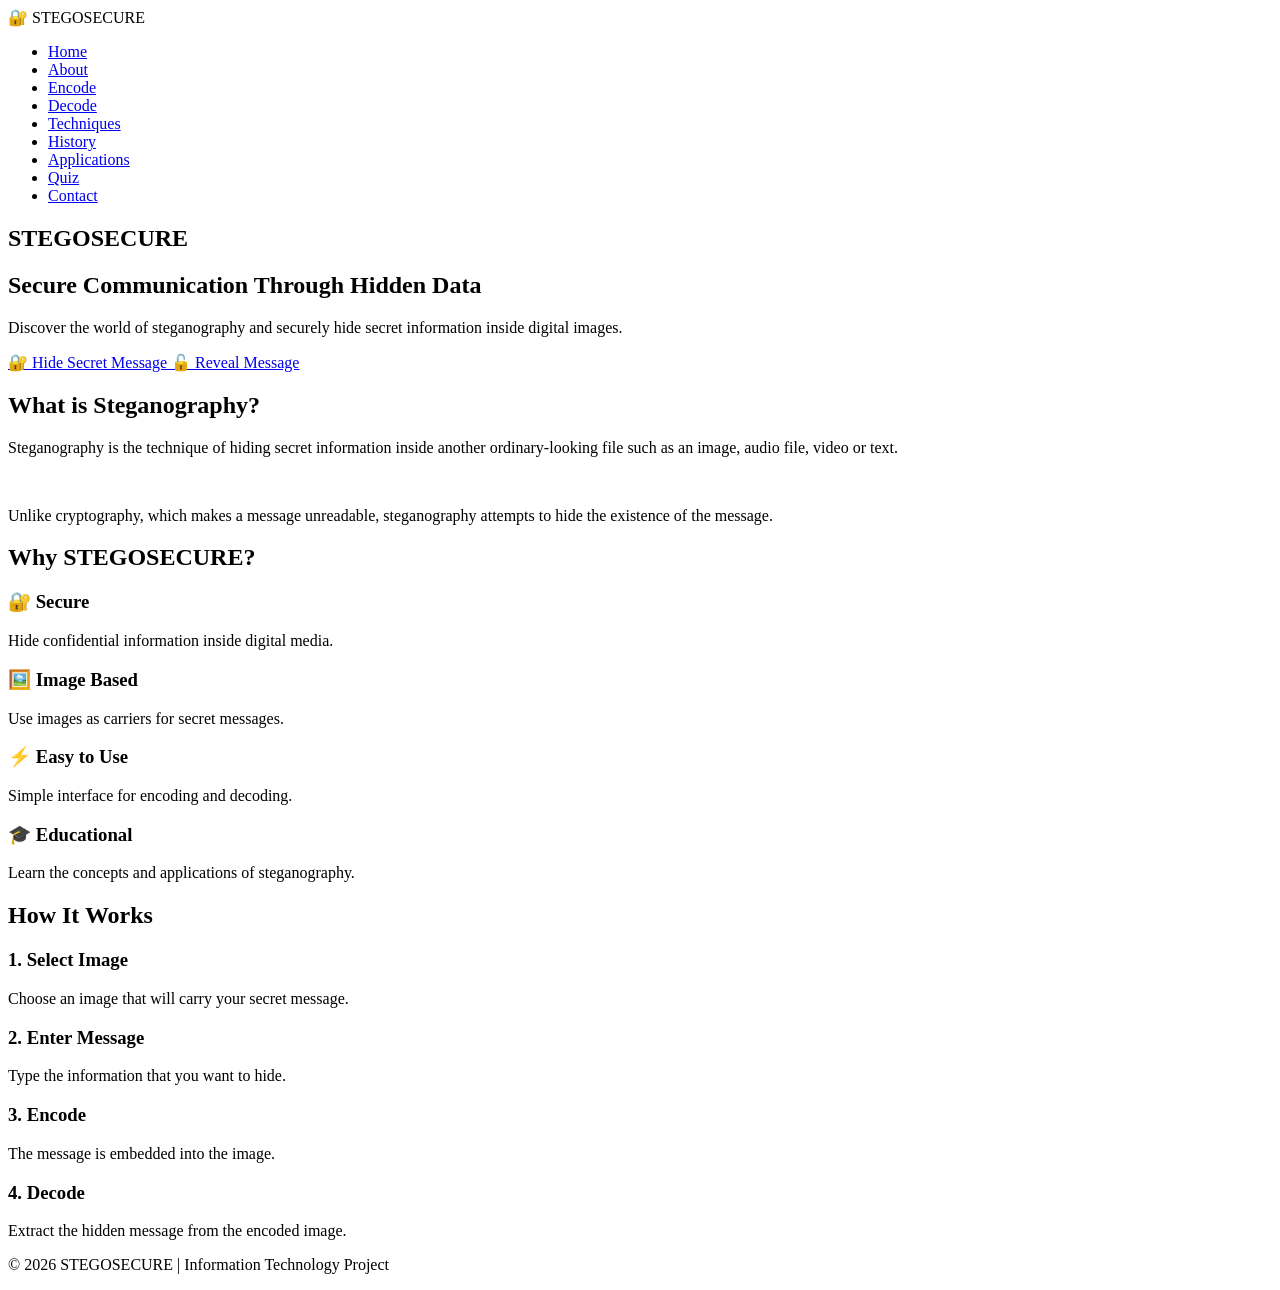
==== index.html @ 8f9ac491 "Add files via upload" ====
<!DOCTYPE html>
<html lang="en">

<head>
    <meta charset="UTF-8">
    <meta name="viewport" content="width=device-width, initial-scale=1.0">
    <title>StegoSecure | Home</title>
    <link rel="stylesheet" href="css/style.css">
</head>

<body>

<nav class="navbar">

    <div class="logo">🔐 STEGOSECURE</div>

    <ul class="nav-links">
        <li><a href="index.html">Home</a></li>
        <li><a href="about.html">About</a></li>
        <li><a href="encode.html">Encode</a></li>
        <li><a href="decode.html">Decode</a></li>
        <li><a href="techniques.html">Techniques</a></li>
        <li><a href="history.html">History</a></li>
        <li><a href="applications.html">Applications</a></li>
        <li><a href="quiz.html">Quiz</a></li>
        <li><a href="contact.html">Contact</a></li>
    </ul>

</nav>

<section class="hero">

    <div class="hero-content">

        <h1>STEGOSECURE</h1>

        <h2>Secure Communication Through Hidden Data</h2>

        <p>
            Discover the world of steganography and securely hide
            secret information inside digital images.
        </p>

        <a href="encode.html" class="btn btn-primary">
            🔐 Hide Secret Message
        </a>

        <a href="decode.html" class="btn btn-secondary">
            🔓 Reveal Message
        </a>

    </div>

</section>

<section class="section">

    <h2 class="section-title">What is Steganography?</h2>

    <div class="feature-box">

        <p>
            Steganography is the technique of hiding secret information
            inside another ordinary-looking file such as an image,
            audio file, video or text.
        </p>

        <br>

        <p>
            Unlike cryptography, which makes a message unreadable,
            steganography attempts to hide the existence of the message.
        </p>

    </div>

</section>

<section class="section">

    <h2 class="section-title">Why STEGOSECURE?</h2>

    <div class="cards">

        <div class="card">
            <h3>🔐 Secure</h3>
            <p>
                Hide confidential information inside digital media.
            </p>
        </div>

        <div class="card">
            <h3>🖼️ Image Based</h3>
            <p>
                Use images as carriers for secret messages.
            </p>
        </div>

        <div class="card">
            <h3>⚡ Easy to Use</h3>
            <p>
                Simple interface for encoding and decoding.
            </p>
        </div>

        <div class="card">
            <h3>🎓 Educational</h3>
            <p>
                Learn the concepts and applications of steganography.
            </p>
        </div>

    </div>

</section>

<section class="section">

    <h2 class="section-title">How It Works</h2>

    <div class="cards">

        <div class="card">
            <h3>1. Select Image</h3>
            <p>Choose an image that will carry your secret message.</p>
        </div>

        <div class="card">
            <h3>2. Enter Message</h3>
            <p>Type the information that you want to hide.</p>
        </div>

        <div class="card">
            <h3>3. Encode</h3>
            <p>The message is embedded into the image.</p>
        </div>

        <div class="card">
            <h3>4. Decode</h3>
            <p>Extract the hidden message from the encoded image.</p>
        </div>

    </div>

</section>

<footer>

    <p>© 2026 STEGOSECURE | Information Technology Project</p>

</footer>

</body>
</html>
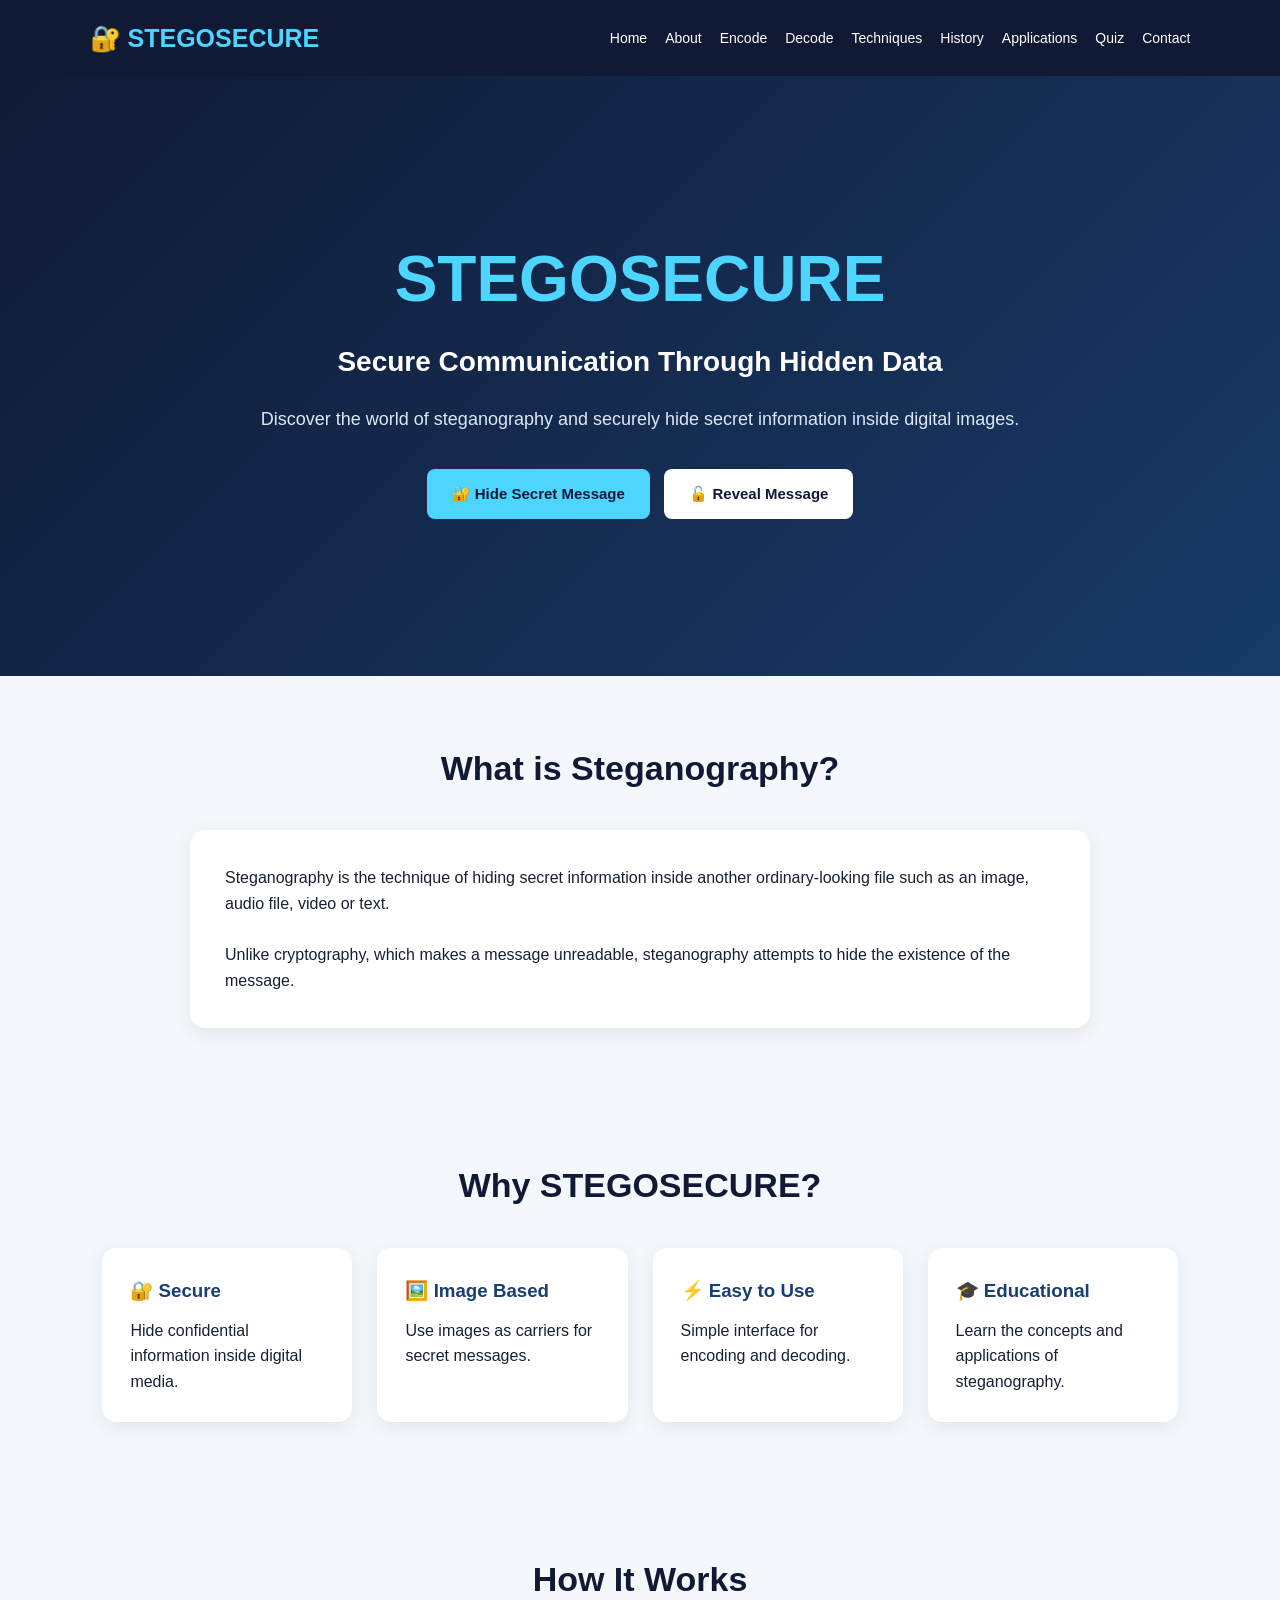
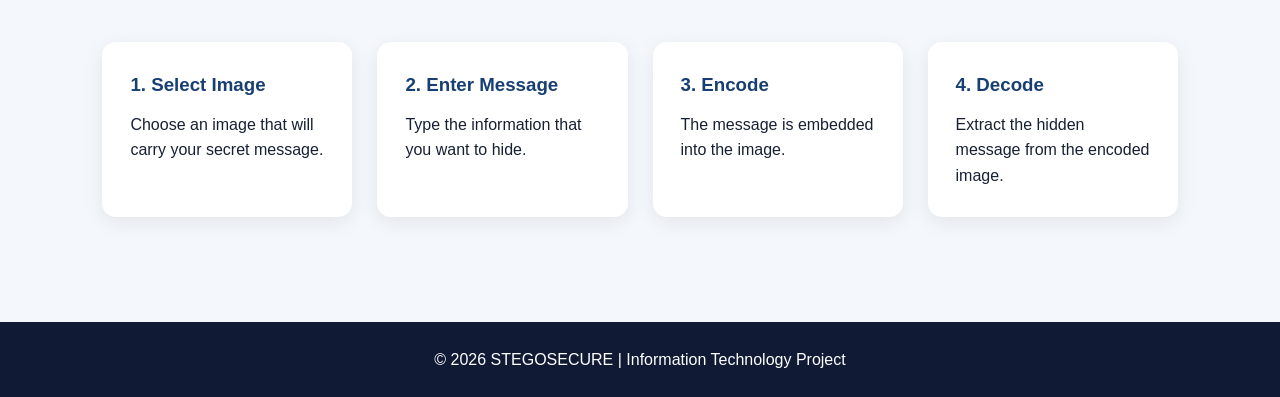
==== commit a9ca5d02: "Fix HTML encoding issues in index.html" ====
--- a/index.html
+++ b/index.html
@@ -5,7 +5,7 @@
     <meta charset="UTF-8">
     <meta name="viewport" content="width=device-width, initial-scale=1.0">
     <title>StegoSecure | Home</title>
-    <link rel="stylesheet" href="css/style.css">
+    <link rel="stylesheet" href="style.css">
 </head>
 
 <body>
@@ -151,4 +151,4 @@
 </footer>
 
 </body>
-</html>+</html>
--- a/style.css
+++ b/style.css
@@ -0,0 +1,284 @@
+* {
+    margin: 0;
+    padding: 0;
+    box-sizing: border-box;
+    font-family: Arial, sans-serif;
+}
+
+body {
+    background: #f4f7fb;
+    color: #172033;
+    line-height: 1.6;
+}
+
+/* NAVBAR */
+
+.navbar {
+    background: #101a35;
+    color: white;
+    padding: 18px 7%;
+    display: flex;
+    justify-content: space-between;
+    align-items: center;
+    position: sticky;
+    top: 0;
+    z-index: 1000;
+}
+
+.logo {
+    font-size: 25px;
+    font-weight: bold;
+    color: #4dd4ff;
+}
+
+.nav-links {
+    display: flex;
+    list-style: none;
+    gap: 18px;
+    flex-wrap: wrap;
+}
+
+.nav-links a {
+    color: white;
+    text-decoration: none;
+    font-size: 14px;
+}
+
+.nav-links a:hover {
+    color: #4dd4ff;
+}
+
+/* HERO */
+
+.hero {
+    min-height: 600px;
+    background: linear-gradient(135deg, #101a35, #193b68);
+    color: white;
+    display: flex;
+    align-items: center;
+    justify-content: center;
+    text-align: center;
+    padding: 50px 20px;
+}
+
+.hero-content {
+    max-width: 900px;
+}
+
+.hero h1 {
+    font-size: 64px;
+    color: #4dd4ff;
+    margin-bottom: 10px;
+}
+
+.hero h2 {
+    font-size: 28px;
+    margin-bottom: 20px;
+}
+
+.hero p {
+    font-size: 18px;
+    color: #dce8f5;
+    margin-bottom: 30px;
+}
+
+/* BUTTONS */
+
+.btn {
+    display: inline-block;
+    padding: 13px 25px;
+    border-radius: 8px;
+    text-decoration: none;
+    border: none;
+    cursor: pointer;
+    font-size: 15px;
+    font-weight: bold;
+    margin: 5px;
+}
+
+.btn-primary {
+    background: #4dd4ff;
+    color: #101a35;
+}
+
+.btn-secondary {
+    background: white;
+    color: #101a35;
+}
+
+.btn:hover {
+    transform: translateY(-2px);
+}
+
+/* SECTIONS */
+
+.section {
+    padding: 65px 8%;
+}
+
+.section-title {
+    text-align: center;
+    font-size: 34px;
+    margin-bottom: 35px;
+    color: #101a35;
+}
+
+.container {
+    max-width: 1100px;
+    margin: auto;
+}
+
+/* CARDS */
+
+.cards {
+    display: grid;
+    grid-template-columns: repeat(auto-fit, minmax(230px, 1fr));
+    gap: 25px;
+}
+
+.card {
+    background: white;
+    padding: 28px;
+    border-radius: 14px;
+    box-shadow: 0 5px 20px rgba(0,0,0,0.08);
+    transition: 0.3s;
+}
+
+.card:hover {
+    transform: translateY(-5px);
+}
+
+.card h3 {
+    margin-bottom: 12px;
+    color: #173f73;
+}
+
+/* FEATURE BOX */
+
+.feature-box {
+    background: white;
+    padding: 35px;
+    border-radius: 15px;
+    box-shadow: 0 5px 20px rgba(0,0,0,0.08);
+    max-width: 900px;
+    margin: auto;
+}
+
+/* FORM */
+
+.form-group {
+    margin-bottom: 20px;
+}
+
+.form-group label {
+    display: block;
+    font-weight: bold;
+    margin-bottom: 8px;
+}
+
+input[type="file"],
+input[type="text"],
+input[type="password"],
+textarea {
+    width: 100%;
+    padding: 13px;
+    border: 1px solid #ccd5e0;
+    border-radius: 7px;
+    font-size: 15px;
+}
+
+textarea {
+    min-height: 150px;
+    resize: vertical;
+}
+
+.preview {
+    max-width: 100%;
+    max-height: 350px;
+    margin: 20px auto;
+    display: block;
+    border-radius: 10px;
+}
+
+/* ALERT */
+
+.message {
+    margin-top: 20px;
+    padding: 15px;
+    border-radius: 8px;
+    display: none;
+    background: #e4f7ec;
+    color: #166534;
+}
+
+.error {
+    background: #fee2e2;
+    color: #991b1b;
+}
+
+/* TIMELINE */
+
+.timeline {
+    border-left: 4px solid #4dd4ff;
+    padding-left: 30px;
+    max-width: 800px;
+    margin: auto;
+}
+
+.timeline-item {
+    background: white;
+    padding: 20px;
+    margin-bottom: 20px;
+    border-radius: 10px;
+    box-shadow: 0 3px 15px rgba(0,0,0,0.07);
+}
+
+/* QUIZ */
+
+.question {
+    background: white;
+    padding: 25px;
+    margin-bottom: 20px;
+    border-radius: 10px;
+    box-shadow: 0 3px 15px rgba(0,0,0,0.07);
+}
+
+.question label {
+    display: block;
+    margin: 10px 0;
+}
+
+#result {
+    text-align: center;
+    font-size: 25px;
+    font-weight: bold;
+    margin-top: 25px;
+}
+
+/* FOOTER */
+
+footer {
+    background: #101a35;
+    color: white;
+    text-align: center;
+    padding: 25px;
+    margin-top: 40px;
+}
+
+/* RESPONSIVE */
+
+@media (max-width: 800px) {
+
+    .navbar {
+        flex-direction: column;
+        gap: 15px;
+    }
+
+    .hero h1 {
+        font-size: 45px;
+    }
+
+    .nav-links {
+        justify-content: center;
+    }
+}
